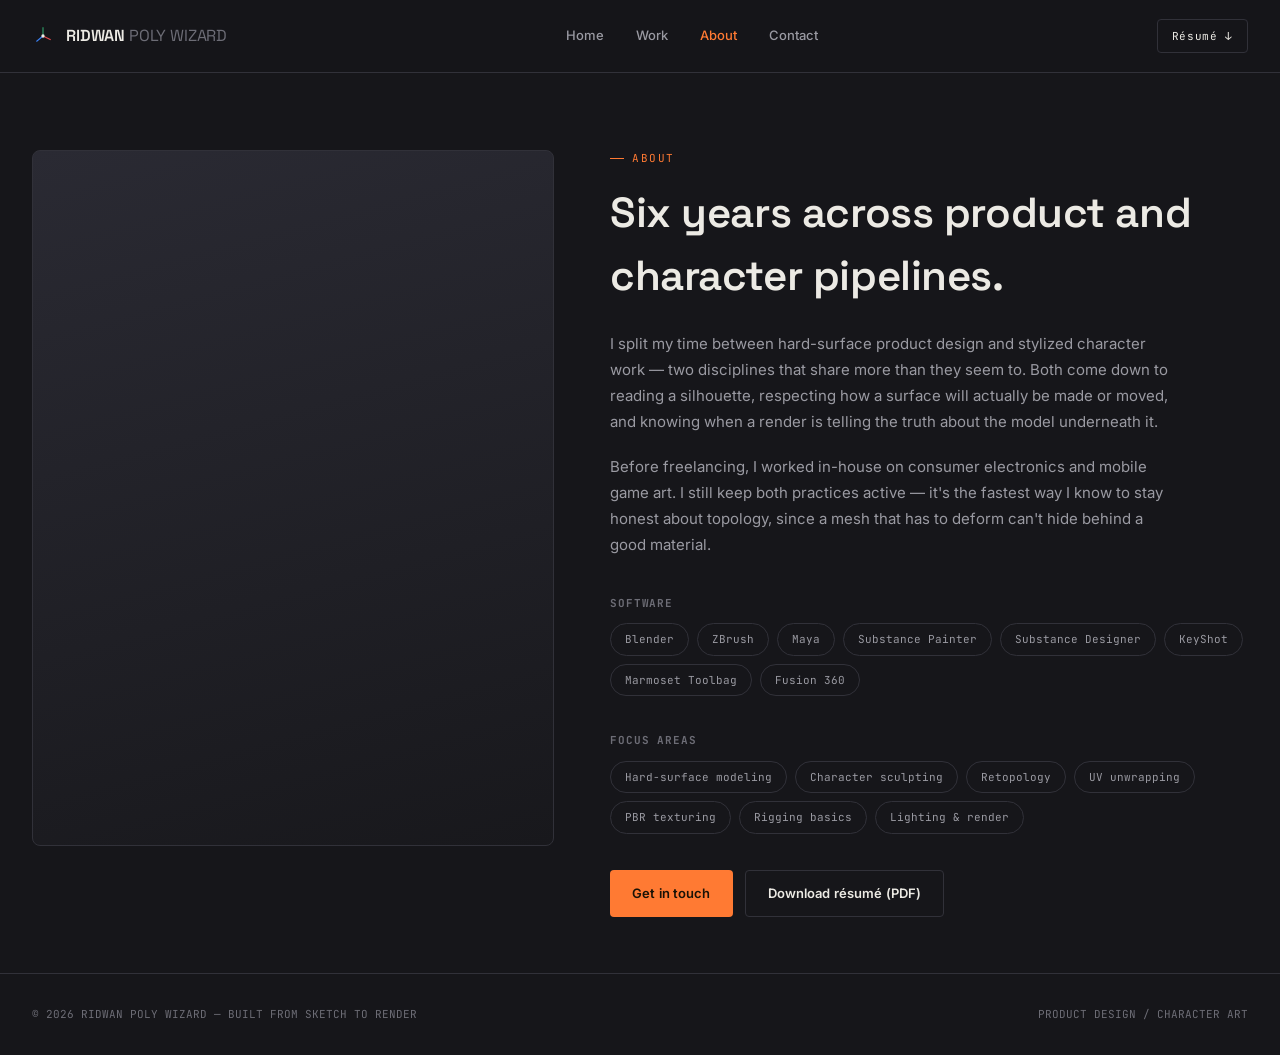
==== about.html @ e4bc1090 "Initial commit" ====
<!DOCTYPE html>
<html lang="en">
<head>
<meta charset="UTF-8">
<meta name="viewport" content="width=device-width, initial-scale=1.0">
<title>About — Ridwan Poly Wizard</title>
<meta name="description" content="About Ridwan Poly Wizard — 3D product design and character artist, six years in production.">
<link rel="preconnect" href="https://fonts.googleapis.com">
<link href="https://fonts.googleapis.com/css2?family=Space+Grotesk:wght@400;500;600;700&family=Inter:wght@400;500;600&family=JetBrains+Mono:wght@400;500&display=swap" rel="stylesheet">
<link rel="stylesheet" href="css/style.css">
</head>
<body data-page="about">

<nav class="nav">
  <div class="nav-left">
    <svg class="gizmo" viewBox="0 0 40 40" fill="none">
      <line x1="20" y1="20" x2="20" y2="4" stroke="#30A46C" stroke-width="2"/>
      <line x1="20" y1="20" x2="34" y2="27" stroke="#E5484D" stroke-width="2"/>
      <line x1="20" y1="20" x2="8" y2="30" stroke="#3B82F6" stroke-width="2"/>
      <circle cx="20" cy="20" r="3" fill="#eceae4"/>
    </svg>
    <div class="brand">RIDWAN <span>POLY WIZARD</span></div>
  </div>
  <div class="nav-links">
    <a class="nav-btn" data-page="home" href="index.html">Home</a>
    <a class="nav-btn" data-page="work" href="work.html">Work</a>
    <a class="nav-btn" data-page="about" href="about.html">About</a>
    <a class="nav-btn" data-page="contact" href="contact.html">Contact</a>
  </div>
  <a class="nav-cta" href="contact.html">Résumé ↓</a>
  <button class="nav-toggle" aria-label="Toggle menu">☰</button>
</nav>

<section class="section page-head">
  <div class="wrap about-grid">
    <div>
      <div class="about-photo"></div>
    </div>
    <div class="about-bio">
      <div class="eyebrow">About</div>
      <h2 style="font-family:var(--font-display);font-size:clamp(28px,3.4vw,42px);font-weight:600;margin:14px 0 24px;letter-spacing:-0.01em;">Six years across product and character pipelines.</h2>
      <p>I split my time between hard-surface product design and stylized character work — two disciplines that share more than they seem to. Both come down to reading a silhouette, respecting how a surface will actually be made or moved, and knowing when a render is telling the truth about the model underneath it.</p>
      <p>Before freelancing, I worked in-house on consumer electronics and mobile game art. I still keep both practices active — it's the fastest way I know to stay honest about topology, since a mesh that has to deform can't hide behind a good material.</p>

      <div class="skill-group">
        <h4>Software</h4>
        <div class="skill-pills">
          <span class="tool-pill">Blender</span><span class="tool-pill">ZBrush</span><span class="tool-pill">Maya</span>
          <span class="tool-pill">Substance Painter</span><span class="tool-pill">Substance Designer</span>
          <span class="tool-pill">KeyShot</span><span class="tool-pill">Marmoset Toolbag</span><span class="tool-pill">Fusion 360</span>
        </div>
      </div>
      <div class="skill-group">
        <h4>Focus areas</h4>
        <div class="skill-pills">
          <span class="tool-pill">Hard-surface modeling</span><span class="tool-pill">Character sculpting</span>
          <span class="tool-pill">Retopology</span><span class="tool-pill">UV unwrapping</span>
          <span class="tool-pill">PBR texturing</span><span class="tool-pill">Rigging basics</span><span class="tool-pill">Lighting &amp; render</span>
        </div>
      </div>

      <div class="hero-actions" style="margin-top:36px;">
        <a class="btn btn-primary" href="contact.html">Get in touch</a>
        <a class="btn btn-ghost" href="#">Download résumé (PDF)</a>
      </div>
    </div>
  </div>
</section>

<footer>
  <div class="wrap footer-row">
    <span>© 2026 RIDWAN POLY WIZARD — BUILT FROM SKETCH TO RENDER</span>
    <span>PRODUCT DESIGN / CHARACTER ART</span>
  </div>
</footer>

<script src="js/main.js"></script>
</body>
</html>
---- css/style.css ----
/* ============================================================
   RIDWAN POLY WIZARD — SHARED STYLESHEET
   Design system: dark 3D-viewport aesthetic.
   Token comments mark every value that should change together.
   ============================================================ */

:root{
  /* -- color: viewport / surfaces -- */
  --bg:            #16161a;
  --bg-panel:      #1d1d23;
  --bg-panel-2:    #232329;
  --grid-line:     #2a2a33;
  --border:        #313139;

  /* -- color: text -- */
  --text:          #eceae4;
  --muted:         #9a9aa2;
  --muted-2:       #6d6d76;

  /* -- color: accent -- */
  --accent:        #ff7a33;
  --accent-dim:    #c75a20;

  /* -- color: axis gizmo (do not change — matches every 3D app) -- */
  --axis-x:        #e5484d;
  --axis-y:        #30a46c;
  --axis-z:        #3b82f6;

  /* -- type -- */
  --font-display:  'Space Grotesk', sans-serif;
  --font-body:     'Inter', sans-serif;
  --font-mono:     'JetBrains Mono', monospace;

  --radius-s: 4px;
  --radius-m: 8px;
  --ease: cubic-bezier(.16,.8,.24,1);
}

*{ box-sizing:border-box; margin:0; padding:0; }
html{ scroll-behavior:smooth; }
body{
  background:var(--bg);
  color:var(--text);
  font-family:var(--font-body);
  -webkit-font-smoothing:antialiased;
  line-height:1.5;
  overflow-x:hidden;
}
a{ color:inherit; text-decoration:none; }
img{ max-width:100%; display:block; }
button{ font-family:inherit; cursor:pointer; }
:focus-visible{ outline:2px solid var(--accent); outline-offset:3px; }

.mono{ font-family:var(--font-mono); letter-spacing:0.02em; }
.eyebrow{
  font-family:var(--font-mono);
  font-size:11px;
  letter-spacing:0.14em;
  text-transform:uppercase;
  color:var(--accent);
  display:flex; align-items:center; gap:8px;
}
.eyebrow::before{ content:''; width:14px; height:1px; background:var(--accent); }

.wrap{ max-width:1280px; margin:0 auto; padding:0 32px; }
@media (max-width:640px){ .wrap{ padding:0 20px; } }

.grid-bg{
  position:absolute; inset:0;
  background-image:
    linear-gradient(var(--grid-line) 1px, transparent 1px),
    linear-gradient(90deg, var(--grid-line) 1px, transparent 1px);
  background-size:44px 44px;
  mask-image:radial-gradient(ellipse 80% 60% at 50% 30%, black 40%, transparent 90%);
  pointer-events:none;
}

/* ============================================================
   NAV
   ============================================================ */
.nav{
  position:fixed; top:0; left:0; right:0; z-index:100;
  display:flex; align-items:center; justify-content:space-between;
  padding:18px 32px;
  background:rgba(22,22,26,0.85);
  backdrop-filter:blur(10px);
  border-bottom:1px solid var(--border);
}
.nav-left{ display:flex; align-items:center; gap:12px; }
.gizmo{ width:22px; height:22px; flex-shrink:0; }
.brand{ font-family:var(--font-display); font-weight:600; font-size:16px; letter-spacing:-0.01em; }
.brand span{ color:var(--muted-2); font-weight:400; }

.nav-links{ display:flex; align-items:center; gap:4px; }
.nav-btn{
  background:none; border:none; color:var(--muted);
  font-size:13px; font-weight:500; padding:8px 14px; border-radius:var(--radius-s);
  transition:color .2s var(--ease), background .2s var(--ease);
}
.nav-btn:hover{ color:var(--text); background:var(--bg-panel-2); }
.nav-btn.active{ color:var(--accent); }

.nav-cta{
  font-family:var(--font-mono); font-size:11px; letter-spacing:0.06em;
  border:1px solid var(--border); padding:8px 14px; border-radius:var(--radius-s);
  color:var(--text); transition:border-color .2s var(--ease), color .2s var(--ease);
}
.nav-cta:hover{ border-color:var(--accent); color:var(--accent); }

.nav-toggle{
  display:none; background:none; border:1px solid var(--border); border-radius:var(--radius-s);
  width:38px; height:38px; align-items:center; justify-content:center; color:var(--text);
}
@media (max-width:800px){
  .nav-links{
    position:fixed; top:59px; left:0; right:0; background:var(--bg);
    border-bottom:1px solid var(--border); flex-direction:column; align-items:stretch;
    padding:8px; gap:2px; display:none;
  }
  .nav-links.open{ display:flex; }
  .nav-btn{ text-align:left; padding:12px 14px; }
  .nav-toggle{ display:flex; }
  .nav-cta{ display:none; }
}

/* ============================================================
   HERO
   ============================================================ */
.hero{ position:relative; min-height:100vh; display:flex; align-items:center; padding:120px 0 60px; overflow:hidden; }
.hero-grid{ display:grid; grid-template-columns:1.1fr 0.9fr; gap:40px; align-items:center; width:100%; }
@media (max-width:900px){ .hero-grid{ grid-template-columns:1fr; } }

.hero h1{
  font-family:var(--font-display); font-weight:600;
  font-size:clamp(40px,6vw,74px); line-height:1.02; letter-spacing:-0.02em;
  margin:18px 0 20px;
}
.hero h1 em{ font-style:normal; color:var(--accent); }
.hero p{ max-width:460px; color:var(--muted); font-size:16px; line-height:1.65; margin-bottom:32px; }
.hero-actions{ display:flex; gap:12px; flex-wrap:wrap; margin-bottom:56px; }

.btn{
  display:inline-flex; align-items:center; gap:8px;
  padding:13px 22px; border-radius:var(--radius-s);
  font-size:13px; font-weight:600; letter-spacing:0.01em;
  transition:transform .2s var(--ease), background .2s var(--ease), border-color .2s var(--ease);
}
.btn-primary{ background:var(--accent); color:#1a1206; }
.btn-primary:hover{ transform:translateY(-2px); background:#ff8b4d; }
.btn-ghost{ border:1px solid var(--border); color:var(--text); }
.btn-ghost:hover{ border-color:var(--muted-2); transform:translateY(-2px); }

.hud{
  display:flex; gap:28px; flex-wrap:wrap;
  font-family:var(--font-mono); font-size:11px; color:var(--muted-2);
  border-top:1px solid var(--border); padding-top:18px; max-width:520px;
}
.hud b{ color:var(--muted); display:block; font-size:11px; margin-bottom:3px; }

/* rotating cube — homepage signature element */
.cube-stage{ position:relative; height:420px; display:flex; align-items:center; justify-content:center; perspective:1100px; }
.cube-wrap{ width:190px; height:190px; position:relative; transform-style:preserve-3d; animation:spin 18s linear infinite; }
.cube-stage:hover .cube-wrap{ animation-play-state:paused; }
@keyframes spin{ from{ transform:rotateX(-18deg) rotateY(0deg); } to{ transform:rotateX(-18deg) rotateY(360deg); } }
.face{
  position:absolute; width:190px; height:190px; border:1px solid var(--accent);
  background:
    repeating-linear-gradient(0deg, transparent, transparent 23px, rgba(255,122,51,0.28) 24px),
    repeating-linear-gradient(90deg, transparent, transparent 23px, rgba(255,122,51,0.28) 24px),
    rgba(255,122,51,0.03);
  transition:background .5s var(--ease), box-shadow .5s var(--ease);
}
.cube-stage.shaded .face{
  background:linear-gradient(155deg, #ffab73, var(--accent-dim));
  box-shadow:inset 0 0 40px rgba(0,0,0,0.35);
  border-color:rgba(0,0,0,0.2);
}
.face--front{ transform:translateZ(95px); }
.face--back{  transform:translateZ(-95px) rotateY(180deg); }
.face--right{ transform:rotateY(90deg) translateZ(95px); }
.face--left{  transform:rotateY(-90deg) translateZ(95px); }
.face--top{   transform:rotateX(90deg) translateZ(95px); }
.face--bottom{transform:rotateX(-90deg) translateZ(95px); }
.cube-tag{ position:absolute; bottom:0; left:50%; transform:translateX(-50%); font-family:var(--font-mono); font-size:11px; color:var(--muted-2); display:flex; align-items:center; gap:8px; }
.dot{ width:6px; height:6px; border-radius:50%; background:var(--accent); }

/* ============================================================
   SECTIONS / HEADERS
   ============================================================ */
.section{ padding:100px 0; position:relative; }
.section-head{ display:flex; justify-content:space-between; align-items:flex-end; gap:24px; margin-bottom:48px; flex-wrap:wrap; }
.section-head h2{ font-family:var(--font-display); font-weight:600; font-size:clamp(28px,3.4vw,42px); letter-spacing:-0.01em; margin-top:10px; }
.section-head p{ color:var(--muted); max-width:420px; font-size:14px; }
.page-head{ padding:150px 0 0; }

/* ============================================================
   WORK GRID / CARDS
   ============================================================ */
.filters{ display:flex; gap:8px; margin-bottom:36px; flex-wrap:wrap; }
.filter-btn{
  background:var(--bg-panel); border:1px solid var(--border); color:var(--muted);
  font-size:12px; font-weight:500; padding:9px 16px; border-radius:20px;
  transition:all .2s var(--ease);
}
.filter-btn:hover{ color:var(--text); border-color:var(--muted-2); }
.filter-btn.active{ background:var(--accent); color:#1a1206; border-color:var(--accent); }

.grid{ display:grid; grid-template-columns:repeat(3,1fr); gap:24px; }
@media (max-width:900px){ .grid{ grid-template-columns:repeat(2,1fr); } }
@media (max-width:640px){ .grid{ grid-template-columns:1fr; } }

.card{
  border:1px solid var(--border); border-radius:var(--radius-m); overflow:hidden;
  background:var(--bg-panel); cursor:pointer; display:block;
  transition:transform .3s var(--ease), border-color .3s var(--ease);
}
.card:hover{ transform:translateY(-4px); border-color:var(--muted-2); }
.card-media{ position:relative; aspect-ratio:4/3; overflow:hidden; display:flex; align-items:center; justify-content:center; }
.card-media svg{ width:70%; height:70%; }
.card-tag{
  position:absolute; top:12px; left:12px; font-family:var(--font-mono); font-size:10px; letter-spacing:0.06em;
  background:rgba(0,0,0,0.55); color:var(--text); padding:4px 8px; border-radius:3px; text-transform:uppercase;
}
.card-view{ position:absolute; top:12px; right:12px; font-family:var(--font-mono); font-size:10px; color:var(--muted); opacity:0; transition:opacity .25s var(--ease); }
.card:hover .card-view{ opacity:1; }
.card-body{ padding:18px 20px 20px; }
.card-body h3{ font-family:var(--font-display); font-size:17px; font-weight:600; margin-bottom:4px; }
.card-body span{ font-family:var(--font-mono); font-size:11px; color:var(--muted-2); }

.render-a{ background:linear-gradient(160deg,#2b2b33,#1a1a1f); }
.render-b{ background:linear-gradient(160deg,#33291f,#1a1a1f); }
.render-c{ background:linear-gradient(160deg,#1f2b28,#1a1a1f); }
.render-d{ background:linear-gradient(160deg,#241f33,#1a1a1f); }
.render-e{ background:linear-gradient(160deg,#332328,#1a1a1f); }
.render-f{ background:linear-gradient(160deg,#1f2933,#1a1a1f); }

/* ============================================================
   STATS STRIP
   ============================================================ */
.strip{ border-top:1px solid var(--border); border-bottom:1px solid var(--border); padding:64px 0; }
.strip-grid{ display:grid; grid-template-columns:repeat(4,1fr); gap:32px; }
@media (max-width:800px){ .strip-grid{ grid-template-columns:repeat(2,1fr); } }
.strip-item b{ display:block; font-family:var(--font-display); font-size:32px; color:var(--accent); margin-bottom:6px; }
.strip-item span{ font-size:12px; color:var(--muted); }

/* ============================================================
   CASE STUDY
   ============================================================ */
.case-head{ padding:150px 0 60px; border-bottom:1px solid var(--border); }
.case-title{ font-family:var(--font-display); font-weight:600; font-size:clamp(32px,5vw,58px); letter-spacing:-0.02em; margin:14px 0 16px; }
.case-brief{ color:var(--muted); max-width:640px; font-size:15px; }
.case-meta{ display:flex; gap:36px; flex-wrap:wrap; margin-top:36px; font-family:var(--font-mono); font-size:11px; }
.case-meta div b{ display:block; color:var(--text); font-size:12px; margin-bottom:3px; }
.case-meta div span{ color:var(--muted-2); }
.case-hero-media{ margin-top:44px; border-radius:var(--radius-m); overflow:hidden; border:1px solid var(--border); aspect-ratio:16/8; position:relative; display:flex; align-items:center; justify-content:center; }
.case-hero-media svg{ width:18%; }

.case-block{ padding:80px 0; border-bottom:1px solid var(--border); }
.case-block:last-of-type{ border-bottom:none; }
.case-block-head{ margin-bottom:32px; }
.case-block-head .eyebrow{ margin-bottom:10px; }
.case-block-head h3{ font-family:var(--font-display); font-size:26px; font-weight:600; }
.case-block-head p{ color:var(--muted); font-size:14px; max-width:560px; margin-top:8px; }

.view-row{ display:grid; grid-template-columns:repeat(4,1fr); gap:16px; }
@media (max-width:800px){ .view-row{ grid-template-columns:repeat(2,1fr); } }
.view-card{ border:1px solid var(--border); border-radius:var(--radius-s); overflow:hidden; background:var(--bg-panel); }
.view-media{ aspect-ratio:3/4; display:flex; align-items:center; justify-content:center; }
.view-media svg{ width:55%; }
.view-label{ font-family:var(--font-mono); font-size:10px; letter-spacing:0.08em; color:var(--muted-2); padding:9px 12px; border-top:1px solid var(--border); text-transform:uppercase; }

.two-col{ display:grid; grid-template-columns:1fr 1fr; gap:24px; }
@media (max-width:800px){ .two-col{ grid-template-columns:1fr; } }
.compare-card{ border:1px solid var(--border); border-radius:var(--radius-m); overflow:hidden; }
.compare-media{ aspect-ratio:4/3; display:flex; align-items:center; justify-content:center; }
.compare-media svg{ width:45%; }
.compare-foot{ padding:12px 16px; font-family:var(--font-mono); font-size:11px; color:var(--muted); display:flex; justify-content:space-between; border-top:1px solid var(--border); }

.map-row{ display:grid; grid-template-columns:repeat(4,1fr); gap:16px; }
@media (max-width:800px){ .map-row{ grid-template-columns:repeat(2,1fr); } }
.map-card .view-media{ aspect-ratio:1/1; }

.material-list{ display:grid; gap:12px; margin-top:8px; }
.material-row{ display:flex; align-items:center; gap:16px; padding:14px 16px; border:1px solid var(--border); border-radius:var(--radius-s); background:var(--bg-panel); }
.swatch{ width:34px; height:34px; border-radius:6px; flex-shrink:0; }
.material-row div b{ display:block; font-size:13px; font-weight:600; }
.material-row div span{ font-size:12px; color:var(--muted-2); font-family:var(--font-mono); }

.viewer-embed{
  aspect-ratio:16/9; border:1px solid var(--border); border-radius:var(--radius-m);
  background:var(--bg-panel); display:flex; flex-direction:column; align-items:center; justify-content:center;
  gap:14px; color:var(--muted);
}
.viewer-embed .btn{ pointer-events:none; }

.pose-row{ display:grid; grid-template-columns:repeat(3,1fr); gap:16px; }
@media (max-width:700px){ .pose-row{ grid-template-columns:repeat(2,1fr);} }

.tools-row{ display:flex; gap:10px; flex-wrap:wrap; margin-top:10px; }
.tool-pill{ font-family:var(--font-mono); font-size:11px; border:1px solid var(--border); padding:7px 14px; border-radius:20px; color:var(--muted); }

.case-nav{ padding:56px 0; display:flex; justify-content:space-between; flex-wrap:wrap; gap:12px; }
.case-nav a{ font-family:var(--font-mono); font-size:12px; color:var(--muted); }
.case-nav a:hover{ color:var(--accent); }

/* ============================================================
   ABOUT
   ============================================================ */
.about-grid{ display:grid; grid-template-columns:0.9fr 1.1fr; gap:56px; }
@media (max-width:800px){ .about-grid{ grid-template-columns:1fr; } }
.about-photo{ aspect-ratio:3/4; border-radius:var(--radius-m); border:1px solid var(--border); background:linear-gradient(165deg,#2a2a33,#18181c); }
.about-bio p{ color:var(--muted); font-size:15px; line-height:1.75; margin-bottom:18px; max-width:560px; }
.skill-group{ margin-top:36px; }
.skill-group h4{ font-family:var(--font-mono); font-size:11px; letter-spacing:0.08em; color:var(--muted-2); text-transform:uppercase; margin-bottom:12px; }
.skill-pills{ display:flex; gap:8px; flex-wrap:wrap; }

/* ============================================================
   CONTACT
   ============================================================ */
.contact-box{
  border:1px solid var(--border); border-radius:var(--radius-m); padding:56px;
  display:grid; grid-template-columns:1fr 1fr; gap:48px; background:var(--bg-panel);
}
@media (max-width:800px){ .contact-box{ grid-template-columns:1fr; padding:32px; } }
.contact-links{ display:flex; flex-direction:column; gap:14px; margin-top:24px; }
.contact-links a{ font-family:var(--font-mono); font-size:14px; color:var(--text); display:flex; align-items:center; gap:10px; }
.contact-links a:hover{ color:var(--accent); }
.field{ margin-bottom:18px; }
.field label{ display:block; font-family:var(--font-mono); font-size:11px; color:var(--muted); margin-bottom:8px; text-transform:uppercase; letter-spacing:0.06em; }
.field input, .field textarea{
  width:100%; background:var(--bg); border:1px solid var(--border); border-radius:var(--radius-s);
  padding:12px 14px; color:var(--text); font-family:var(--font-body); font-size:14px;
}
.field textarea{ resize:vertical; min-height:100px; }
.field input:focus, .field textarea:focus{ border-color:var(--accent); outline:none; }

/* ============================================================
   FOOTER
   ============================================================ */
footer{ border-top:1px solid var(--border); padding:32px 0; }
.footer-row{ display:flex; justify-content:space-between; align-items:center; flex-wrap:wrap; gap:12px; }
.footer-row span{ font-family:var(--font-mono); font-size:11px; color:var(--muted-2); }

@media (prefers-reduced-motion:reduce){
  *{ animation-duration:0.01ms !important; animation-iteration-count:1 !important; transition-duration:0.01ms !important; scroll-behavior:auto !important; }
}
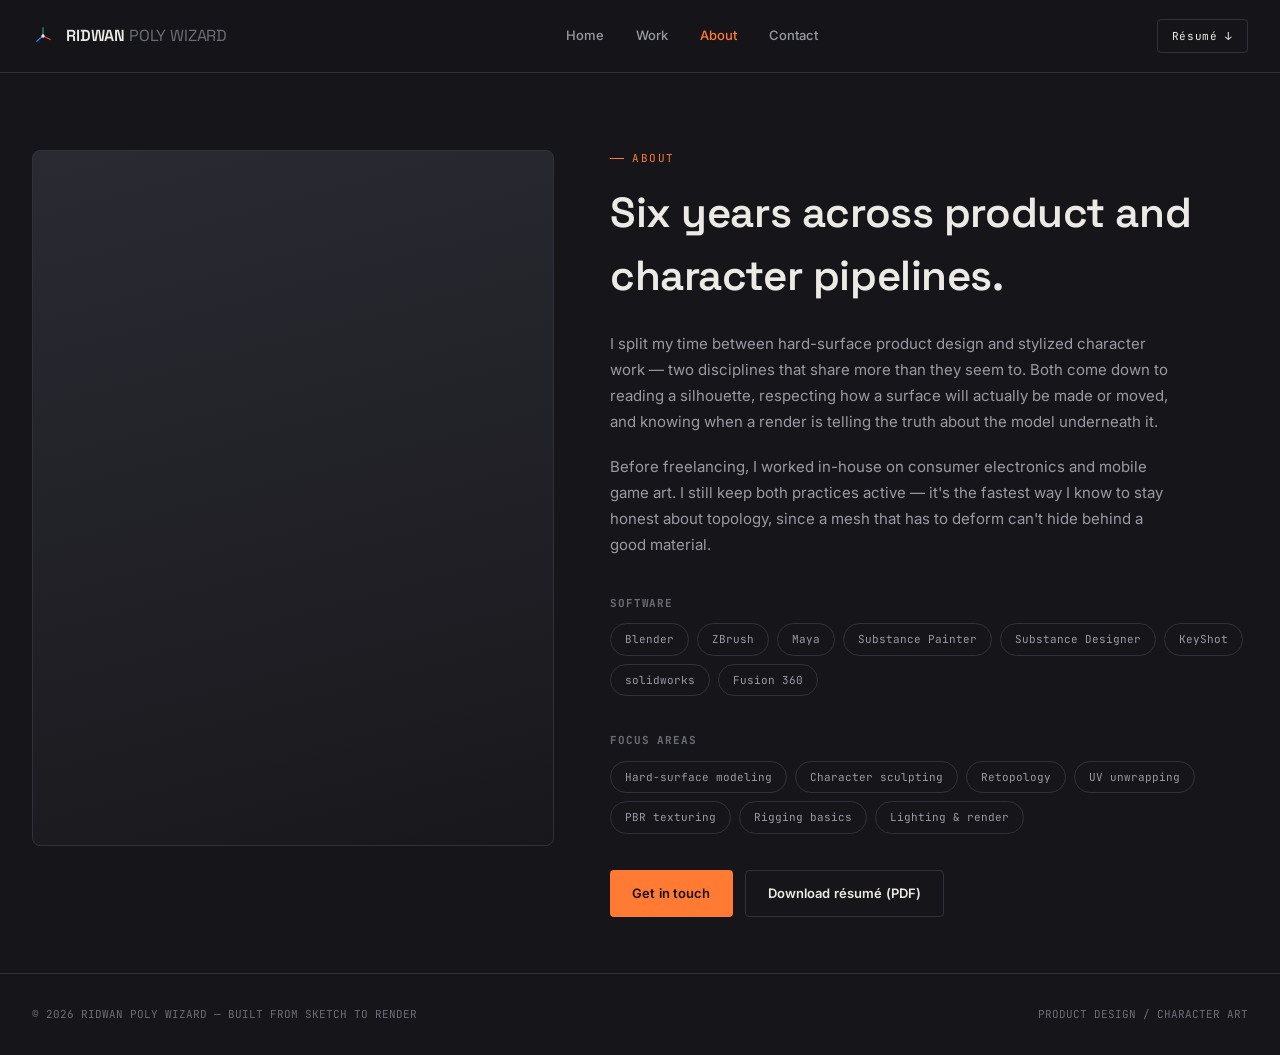
==== commit 350851ea: "Change 'Marmoset Toolbag' to 'solidworks' in skills" ====
--- a/about.html
+++ b/about.html
@@ -47,7 +47,7 @@
         <div class="skill-pills">
           <span class="tool-pill">Blender</span><span class="tool-pill">ZBrush</span><span class="tool-pill">Maya</span>
           <span class="tool-pill">Substance Painter</span><span class="tool-pill">Substance Designer</span>
-          <span class="tool-pill">KeyShot</span><span class="tool-pill">Marmoset Toolbag</span><span class="tool-pill">Fusion 360</span>
+          <span class="tool-pill">KeyShot</span><span class="tool-pill">solidworks</span><span class="tool-pill">Fusion 360</span>
         </div>
       </div>
       <div class="skill-group">
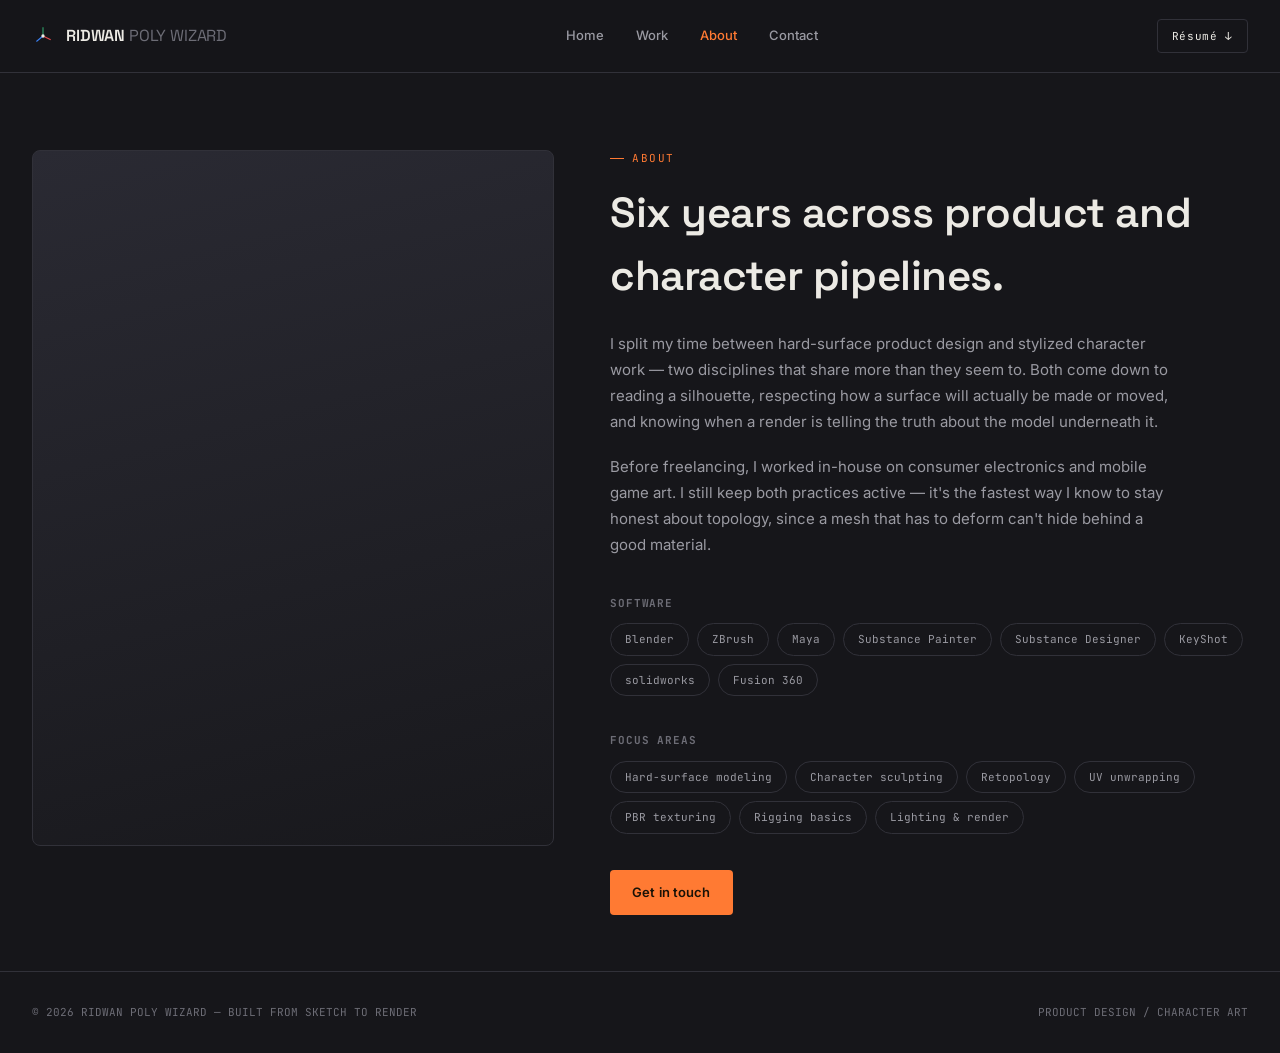
==== commit e2c933f9: "Remove download link for résumé in about.html" ====
--- a/about.html
+++ b/about.html
@@ -61,7 +61,7 @@
 
       <div class="hero-actions" style="margin-top:36px;">
         <a class="btn btn-primary" href="contact.html">Get in touch</a>
-        <a class="btn btn-ghost" href="#">Download résumé (PDF)</a>
+       
       </div>
     </div>
   </div>
